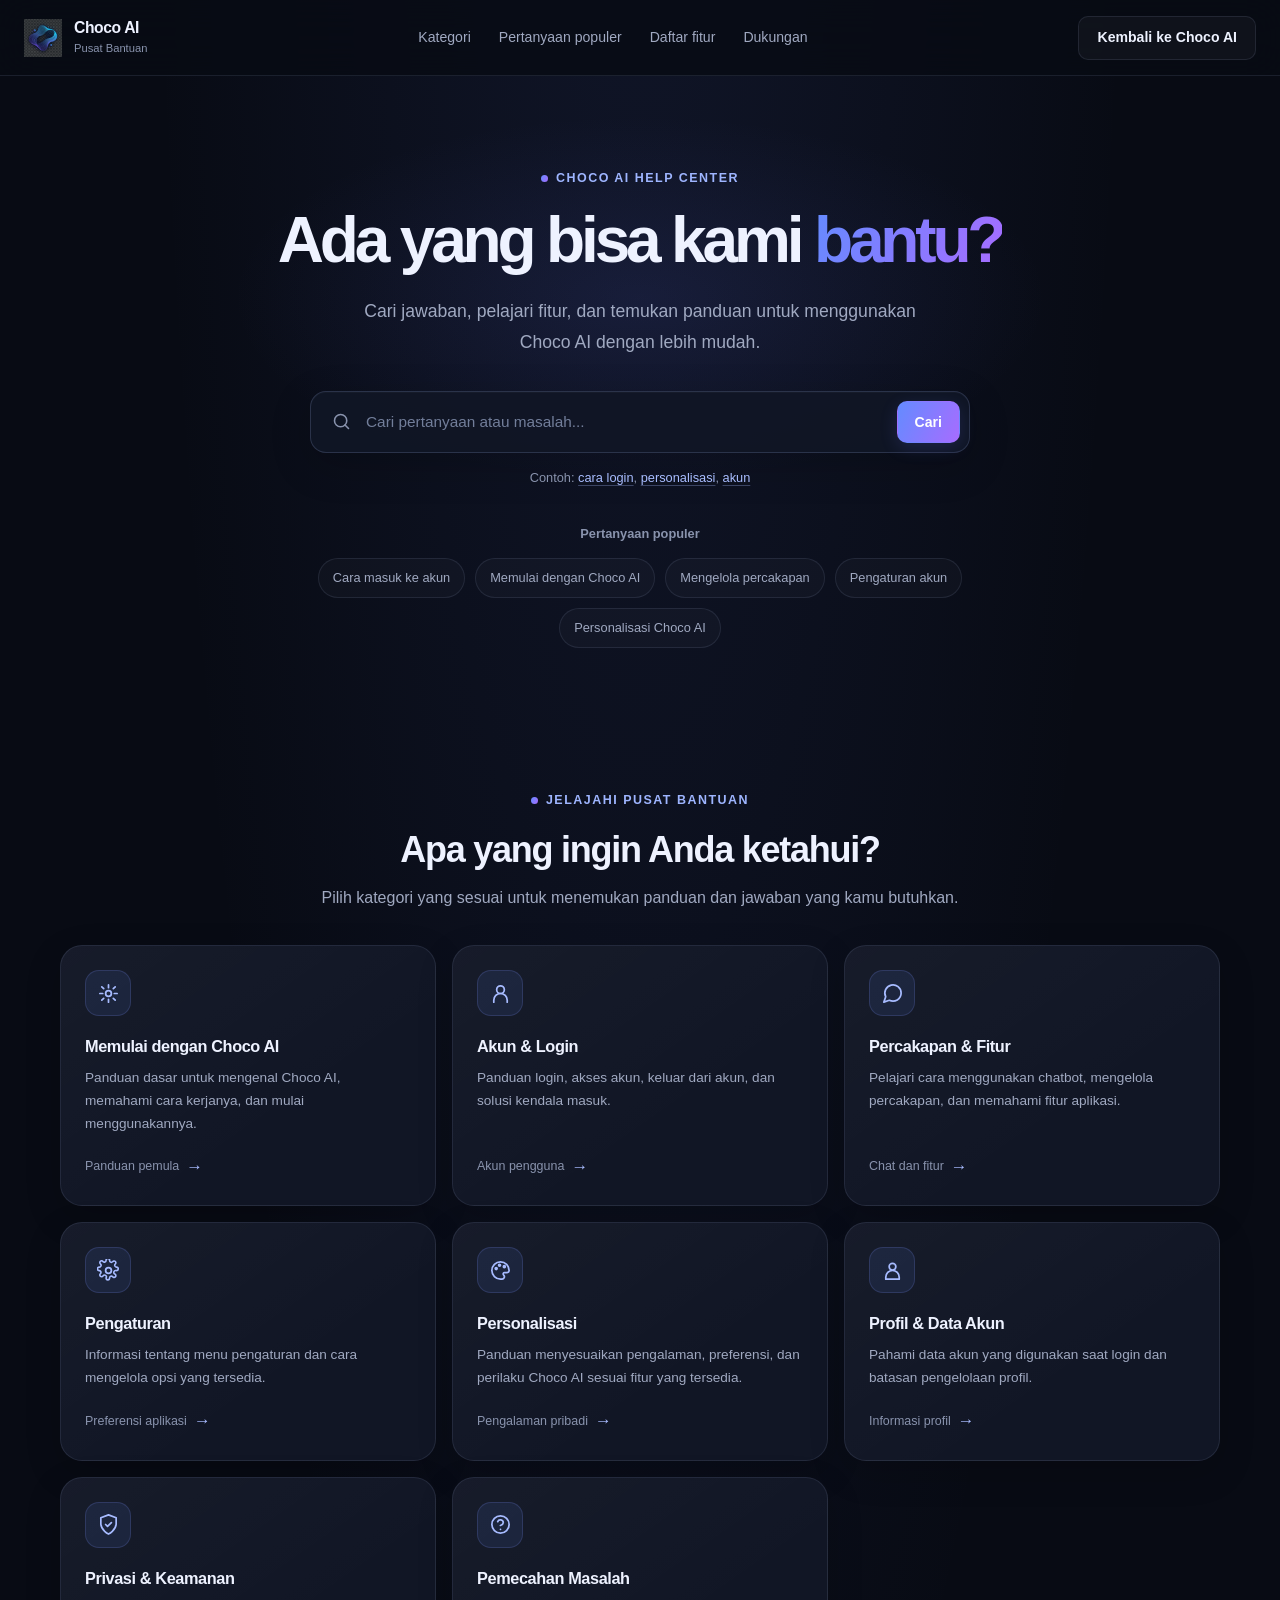
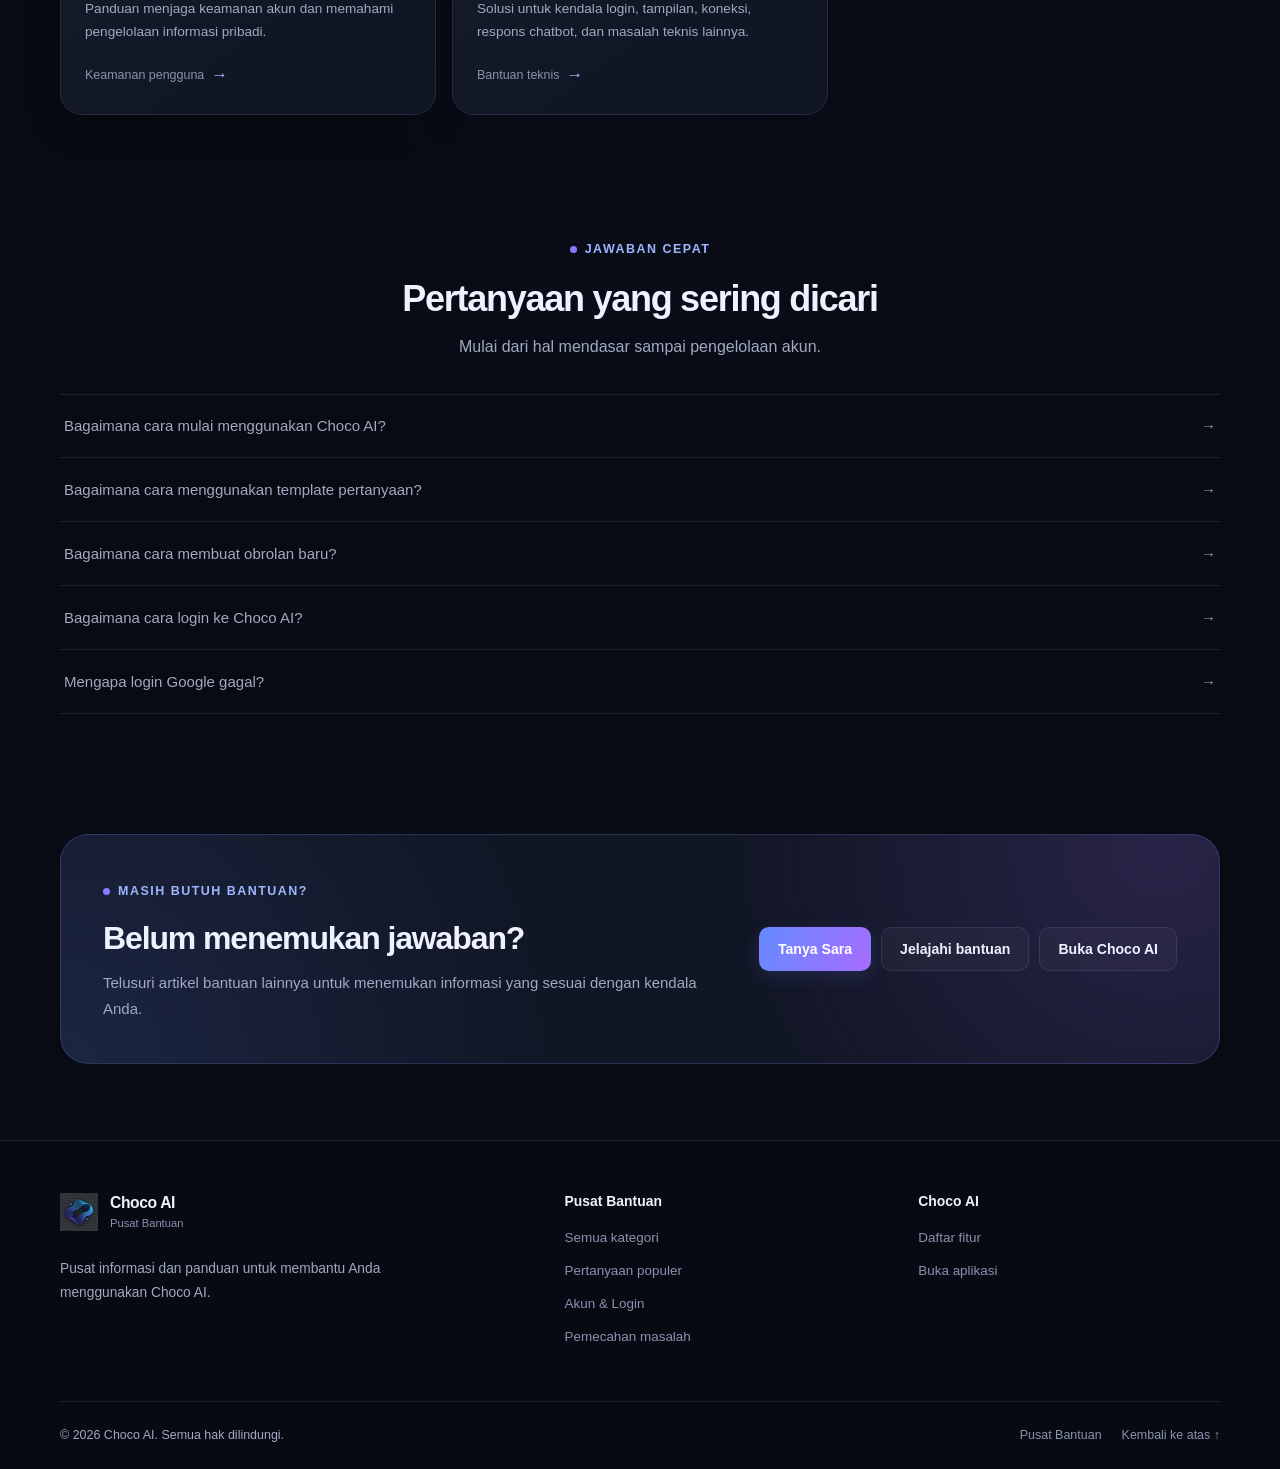
==== index.html @ c08e4b37 "Align homepage fallback questions with their actual articles" ====
<!DOCTYPE html>
<html lang="id">
<head>
  <meta charset="UTF-8">
  <meta name="viewport" content="width=device-width, initial-scale=1.0">
  <meta name="theme-color" content="#080b14">
  <meta name="description" content="Pusat Bantuan Choco AI. Temukan panduan akun, percakapan, pengaturan, personalisasi, profil, dan solusi masalah.">

  <title>Pusat Bantuan | Choco AI</title>

  <link rel="icon" type="image/svg+xml" href="assets/images/favicon.svg">
  <link rel="stylesheet" href="style.css">

  <meta property="og:title" content="Pusat Bantuan | Choco AI">
  <meta property="og:description" content="Temukan jawaban dan panduan penggunaan Choco AI.">
  <meta property="og:type" content="website">
</head>

<body id="top">
  <!-- HEADER -->
  <header class="site-header">
    <div class="header-inner">
      <a class="brand" href="index.html" aria-label="Choco AI Help Center">
        <img
          class="brand-logo"
          src="assets/images/choco-logo.svg"
          alt="Logo Choco AI"
          width="38"
          height="38"
        >

        <span class="brand-copy">
          <span class="brand-name">Choco AI</span>
          <span class="brand-caption">Pusat Bantuan</span>
        </span>
      </a>

      <nav class="header-nav" aria-label="Navigasi utama">
        <a href="#kategori">Kategori</a>
        <a href="#pertanyaan-populer">Pertanyaan populer</a><a href="features.html">Daftar fitur</a>
        <a href="#dukungan">Dukungan</a>
      </nav>

      <div class="header-actions">
        <a class="button button--secondary" href="https://choco-ai.netlify.app/">
          Kembali ke Choco AI
        </a>
      </div>
    </div>
  </header>

  <main>
    <!-- HERO -->
    <section class="hero">
      <div class="container">
        <div class="hero-content">
          <span class="eyebrow">CHOCO AI HELP CENTER</span>

          <h1>
            Ada yang bisa kami
            <span class="gradient-text">bantu?</span>
          </h1>

          <p class="hero-description">
            Cari jawaban, pelajari fitur, dan temukan panduan untuk
            menggunakan Choco AI dengan lebih mudah.
          </p>

          <!-- Pencarian akan diproses oleh script.js -->
          <form class="search-form" id="help-search-form" action="search.html" method="GET" role="search">
            <svg
              class="search-icon"
              xmlns="http://www.w3.org/2000/svg"
              width="24"
              height="24"
              viewBox="0 0 24 24"
              fill="none"
              stroke="currentColor"
              stroke-width="1.8"
              stroke-linecap="round"
              stroke-linejoin="round"
              aria-hidden="true"
            >
              <circle cx="11" cy="11" r="7"></circle>
              <path d="m20 20-4-4"></path>
            </svg>

            <label class="visually-hidden" for="help-search-input">
              Cari artikel bantuan
            </label>

            <input
              class="search-input"
              id="help-search-input"
              name="q"
              type="search"
              placeholder="Cari pertanyaan atau masalah..."
              autocomplete="off"
              required
            >

            <button class="button button--primary search-submit" type="submit">
              Cari
            </button>
          </form>

          <p class="search-hint">
            Contoh:
            <a href="article.html?id=login-choco-ai">cara login</a>,
            <a href="article.html?id=membuka-personalisasi">personalisasi</a>,
            <a href="search.html?q=akun">akun</a>
          </p><!-- Pertanyaan populer -->
          <div class="popular-questions" id="pertanyaan-populer">
            <p class="popular-label">Pertanyaan populer</p>

            <div class="popular-list" id="popular-questions-list">
              <a class="popular-link" href="search.html?q=login">
                Cara masuk ke akun
              </a>

              <a class="popular-link" href="search.html?q=memulai">
                Memulai dengan Choco AI
              </a>

              <a class="popular-link" href="search.html?q=percakapan">
                Mengelola percakapan
              </a>

              <a class="popular-link" href="article.html?id=membuka-pengaturan">
                Pengaturan akun
              </a>

              <a class="popular-link" href="search.html?q=personalisasi">
                Personalisasi Choco AI
              </a>
            </div>
          </div>
        </div>
      </div>
    </section>

    <!-- KATEGORI -->
    <section class="section" id="kategori">
      <div class="container">
        <div class="section-heading">
          <span class="eyebrow">JELAJAHI PUSAT BANTUAN</span>

          <h2>Apa yang ingin Anda ketahui?</h2>

          <p>
            Pilih kategori yang sesuai untuk menemukan panduan dan
            jawaban yang kamu butuhkan.
          </p>
        </div>

        <!--
          Kategori utama akan diisi dari data/categories.js
          oleh script.js. Jika JavaScript belum berjalan,
          tautan dasar di bawah tetap bisa digunakan.
        -->
        <div class="category-grid" id="category-grid">
          <a class="category-card" href="category.html?id=memulai">
            <span class="category-icon" aria-hidden="true">
              <svg xmlns="http://www.w3.org/2000/svg" viewBox="0 0 24 24" fill="none" stroke="currentColor" stroke-width="1.8" stroke-linecap="round" stroke-linejoin="round">
                <path d="M12 3v3"></path>
                <path d="M12 18v3"></path>
                <path d="m4.93 4.93 2.12 2.12"></path>
                <path d="m16.95 16.95 2.12 2.12"></path>
                <path d="M3 12h3"></path>
                <path d="M18 12h3"></path>
                <path d="m4.93 19.07 2.12-2.12"></path>
                <path d="m16.95 7.05 2.12-2.12"></path>
                <circle cx="12" cy="12" r="4"></circle>
              </svg>
            </span>

            <h3>Memulai dengan Choco AI</h3>
            <p>Kenali Choco AI dan pelajari cara menggunakan fitur dasarnya.</p>

            <span class="category-meta">
              Panduan pemula
              <span class="category-arrow" aria-hidden="true">→</span>
            </span>
          </a>

          <a class="category-card" href="category.html?id=akun">
            <span class="category-icon" aria-hidden="true">
              <svg xmlns="http://www.w3.org/2000/svg" viewBox="0 0 24 24" fill="none" stroke="currentColor" stroke-width="1.8" stroke-linecap="round" stroke-linejoin="round">
                <circle cx="12" cy="8" r="4"></circle>
                <path d="M5 21v-2a7 7 0 0 1 14 0v2"></path>
              </svg>
            </span>

            <h3>Akun &amp; Login</h3>
            <p>Pelajari login, akses akun, keluar dari akun, dan kendala masuk.</p>

            <span class="category-meta">
              Akun pengguna
              <span class="category-arrow" aria-hidden="true">→</span>
            </span>
          </a>

          <a class="category-card" href="category.html?id=percakapan">
            <span class="category-icon" aria-hidden="true">
              <svg xmlns="http://www.w3.org/2000/svg" viewBox="0 0 24 24" fill="none" stroke="currentColor" stroke-width="1.8" stroke-linecap="round" stroke-linejoin="round">
                <path d="M21 11.5a8.4 8.4 0 0 1-.9 3.8 8.5 8.5 0 0 1-7.6 4.7 8.4 8.4 0 0 1-3.8-.9L3 21l1.9-5.7a8.4 8.4 0 0 1-.9-3.8 8.5 8.5 0 0 1 4.7-7.6 8.4 8.4 0 0 1 3.8-.9h.5a8.5 8.5 0 0 1 8 8z"></path>
              </svg>
            </span>

            <h3>Percakapan &amp; Fitur</h3>
            <p>Temukan panduan menggunakan chatbot dan fitur yang tersedia.</p>

            <span class="category-meta">
              Chat dan fitur
              <span class="category-arrow" aria-hidden="true">→</span>
            </span>
          </a>

          <a class="category-card" href="category.html?id=pengaturan">
            <span class="category-icon" aria-hidden="true">
              <svg xmlns="http://www.w3.org/2000/svg" viewBox="0 0 24 24" fill="none" stroke="currentColor" stroke-width="1.8" stroke-linecap="round" stroke-linejoin="round">
                <path d="M12 8a4 4 0 1 0 0 8 4 4 0 0 0 0-8z"></path>
                <path d="m19.4 15 .1.1a2 2 0 1 1-2.8 2.8l-.1-.1a2 2 0 0 0-3.4 1.4v.3a2 2 0 1 1-4 0v-.2A2 2 0 0 0 5.8 17l-.1.1a2 2 0 1 1-2.8-2.8l.1-.1A2 2 0 0 0 1.6 11h-.2a2 2 0 1 1 0-4h.2A2 2 0 0 0 3 3.6l-.1-.1a2 2 0 1 1 2.8-2.8l.1.1A2 2 0 0 0 9.2-.6v-.2a2 2 0 1 1 4 0v.2A2 2 0 0 0 16.6 1l.1-.1a2 2 0 1 1 2.8 2.8l-.1.1A2 2 0 0 0 20.8 7h.2a2 2 0 1 1 0 4h-.2a2 2 0 0 0-1.4 4z" transform="translate(1 2) scale(.92)"></path>
              </svg>
            </span>

            <h3>Pengaturan</h3>
            <p>Pelajari opsi dan preferensi yang tersedia di menu pengaturan.</p>

            <span class="category-meta">
              Preferensi aplikasi
              <span class="category-arrow" aria-hidden="true">→</span>
            </span>
          </a>

          <a class="category-card" href="category.html?id=personalisasi">
            <span class="category-icon" aria-hidden="true">
              <svg xmlns="http://www.w3.org/2000/svg" viewBox="0 0 24 24" fill="none" stroke="currentColor" stroke-width="1.8" stroke-linecap="round" stroke-linejoin="round">
                <path d="M12 3a9 9 0 1 0 0 18h1.5a2.5 2.5 0 0 0 1.8-4.3 1.5 1.5 0 0 1 1.1-2.6H19a2 2 0 0 0 2-2A9 9 0 0 0 12 3z"></path>
                <circle cx="7.5" cy="10" r="1"></circle>
                <circle cx="11" cy="6.5" r="1"></circle>
                <circle cx="16" cy="8" r="1"></circle>
              </svg>
            </span>

            <h3>Personalisasi</h3>
            <p>Kenali pilihan untuk menyesuaikan pengalaman penggunaan.</p>

            <span class="category-meta">
              Pengalaman pribadi
              <span class="category-arrow" aria-hidden="true">→</span>
            </span>
          </a>

          <a class="category-card" href="category.html?id=profil">
            <span class="category-icon" aria-hidden="true">
              <svg xmlns="http://www.w3.org/2000/svg" viewBox="0 0 24 24" fill="none" stroke="currentColor" stroke-width="1.8" stroke-linecap="round" stroke-linejoin="round">
                <circle cx="12" cy="8" r="3.5"></circle>
                <path d="M5 21v-2a7 7 0 0 1 14 0v2z"></path>
              </svg>
            </span>

            <h3>Profil</h3>
            <p>Pahami data yang digunakan saat login dan batasan pengelolaan profil.</p>

            <span class="category-meta">
              Informasi profil
              <span class="category-arrow" aria-hidden="true">→</span>
            </span>
          </a>

          <a class="category-card" href="category.html?id=privasi">
            <span class="category-icon" aria-hidden="true">
              <svg xmlns="http://www.w3.org/2000/svg" viewBox="0 0 24 24" fill="none" stroke="currentColor" stroke-width="1.8" stroke-linecap="round" stroke-linejoin="round">
                <rect x="4" y="10" width="16" height="11" rx="2"></rect>
                <path d="M8 10V7a4 4 0 0 1 8 0v3"></path>
                <path d="M12 14v3"></path>
              </svg>
            </span>

            <h3>Privasi &amp; Keamanan</h3>
            <p>Pahami keamanan akun dan pengelolaan informasi pribadi.</p>

            <span class="category-meta">
              Keamanan pengguna
              <span class="category-arrow" aria-hidden="true">→</span>
            </span>
          </a>

          <a class="category-card" href="category.html?id=pemecahan-masalah">
            <span class="category-icon" aria-hidden="true">
              <svg xmlns="http://www.w3.org/2000/svg" viewBox="0 0 24 24" fill="none" stroke="currentColor" stroke-width="1.8" stroke-linecap="round" stroke-linejoin="round">
                <circle cx="12" cy="12" r="9"></circle>
                <path d="M9.1 9a3 3 0 0 1 5.8 1c0 2-3 3-3 3"></path>
                <path d="M12 17h.01"></path>
              </svg>
            </span>

            <h3>Pemecahan Masalah</h3>
            <p>Cari solusi untuk kendala teknis dan masalah penggunaan.</p>

            <span class="category-meta">
              Bantuan teknis
              <span class="category-arrow" aria-hidden="true">→</span>
            </span>
          </a>
        </div>
      </div>
    </section>

    <!-- PERTANYAAN YANG SERING DICARI -->
    <section class="section section--compact" id="pertanyaan-sering-dicari">
      <div class="container">
        <div class="section-heading">
          <span class="eyebrow">JAWABAN CEPAT</span>

          <h2>Pertanyaan yang sering dicari</h2>

          <p>
            Mulai dari hal mendasar sampai pengelolaan akun.
          </p>
        </div>

        <div class="article-list" id="featured-articles">
          <a class="article-link" href="article.html?id=cara-mulai-chat">
            <span class="article-link-title">
              <svg xmlns="http://www.w3.org/2000/svg" viewBox="0 0 24 24" fill="none" stroke="currentColor" stroke-width="1.8" stroke-linecap="round" stroke-linejoin="round" aria-hidden="true">
                <circle cx="12" cy="12" r="9"></circle>
                <path d="M12 8v8M8 12h8"></path>
              </svg>
              Bagaimana cara mulai menggunakan Choco AI?
            </span>
            <span class="article-link-arrow" aria-hidden="true">→</span>
          </a>

          <a class="article-link" href="article.html?id=login-choco-ai">
            <span class="article-link-title">
              <svg xmlns="http://www.w3.org/2000/svg" viewBox="0 0 24 24" fill="none" stroke="currentColor" stroke-width="1.8" stroke-linecap="round" stroke-linejoin="round" aria-hidden="true">
                <path d="M10 17l5-5-5-5"></path>
                <path d="M15 12H3"></path>
                <path d="M12 3h6a3 3 0 0 1 3 3v12a3 3 0 0 1-3 3h-6"></path>
              </svg>
              Bagaimana cara login ke Choco AI?
            </span>
            <span class="article-link-arrow" aria-hidden="true">→</span>
          </a>

          <a class="article-link" href="article.html?id=membuka-personalisasi">
            <span class="article-link-title">
              <svg xmlns="http://www.w3.org/2000/svg" viewBox="0 0 24 24" fill="none" stroke="currentColor" stroke-width="1.8" stroke-linecap="round" stroke-linejoin="round" aria-hidden="true">
                <path d="M12 3a9 9 0 1 0 0 18h1.5a2.5 2.5 0 0 0 1.8-4.3 1.5 1.5 0 0 1 1.1-2.6H19a2 2 0 0 0 2-2A9 9 0 0 0 12 3z"></path>
              </svg>
              Bagaimana cara membuka menu Personalisasi?
            </span>
            <span class="article-link-arrow" aria-hidden="true">→</span>
          </a>

          <a class="article-link" href="article.html?id=membuka-pengaturan">
            <span class="article-link-title">
              <svg xmlns="http://www.w3.org/2000/svg" viewBox="0 0 24 24" fill="none" stroke="currentColor" stroke-width="1.8" stroke-linecap="round" stroke-linejoin="round" aria-hidden="true">
                <circle cx="12" cy="12" r="3"></circle>
                <path d="m19.4 15 .1.1a2 2 0 1 1-2.8 2.8l-.1-.1a2 2 0 0 0-3.4 1.4v.3a2 2 0 1 1-4 0v-.2A2 2 0 0 0 5.8 17l-.1.1a2 2 0 1 1-2.8-2.8l.1-.1A2 2 0 0 0 1.6 11h-.2a2 2 0 1 1 0-4h.2A2 2 0 0 0 3 3.6l-.1-.1a2 2 0 1 1 2.8-2.8l.1.1A2 2 0 0 0 9.2-.6v-.2a2 2 0 1 1 4 0v.2A2 2 0 0 0 16.6 1l.1-.1a2 2 0 1 1 2.8 2.8l-.1.1A2 2 0 0 0 20.8 7h.2a2 2 0 1 1 0 4h-.2a2 2 0 0 0-1.4 4z" transform="translate(1 2) scale(.92)"></path>
              </svg>
              Bagaimana cara membuka menu Pengaturan?
            </span>
            <span class="article-link-arrow" aria-hidden="true">→</span>
          </a>

          <a class="article-link" href="article.html?id=halaman-tidak-merespons">
            <span class="article-link-title">
              <svg xmlns="http://www.w3.org/2000/svg" viewBox="0 0 24 24" fill="none" stroke="currentColor" stroke-width="1.8" stroke-linecap="round" stroke-linejoin="round" aria-hidden="true">
                <circle cx="12" cy="12" r="9"></circle>
                <path d="M12 8v4"></path>
                <path d="M12 16h.01"></path>
              </svg>
              Apa yang harus dilakukan jika halaman tidak merespons?
            </span>
            <span class="article-link-arrow" aria-hidden="true">→</span>
          </a>
        </div>
      </div>
    </section>

    <!-- DUKUNGAN -->
    <section class="section" id="dukungan">
      <div class="container">
        <div class="support-panel">
          <div class="support-content">
            <span class="eyebrow">MASIH BUTUH BANTUAN?</span>

            <h2>Belum menemukan jawaban?</h2>

            <p>
              Telusuri artikel bantuan lainnya untuk menemukan informasi
              yang sesuai dengan kendala Anda.
            </p>
          </div>

          <div class="support-actions">
            <a class="button button--primary" href="bot.html">
              Tanya Sara
            </a>

            <a class="button button--secondary" href="search.html?q=">
              Jelajahi bantuan
            </a>

            <a class="button button--secondary" href="https://choco-ai.netlify.app/">
              Buka Choco AI
            </a>
          </div>
        </div>
      </div>
    </section>
  </main>

  <!-- FOOTER -->
  <footer class="site-footer">
    <div class="container">
      <div class="footer-main">
        <div class="footer-brand">
          <a class="brand" href="index.html">
            <img
              class="brand-logo"
              src="assets/images/choco-logo.svg"
              alt=""
              width="38"
              height="38"
            >

            <span class="brand-copy">
              <span class="brand-name">Choco AI</span>
              <span class="brand-caption">Pusat Bantuan</span>
            </span>
          </a>

          <p>
            Pusat informasi dan panduan untuk membantu Anda menggunakan
            Choco AI.
          </p>
        </div>

        <div class="footer-column">
          <h3>Pusat Bantuan</h3>

          <div class="footer-links">
            <a href="#kategori">Semua kategori</a>
            <a href="#pertanyaan-populer">Pertanyaan populer</a>
            <a href="search.html?q=akun">Akun &amp; Login</a>
            <a href="search.html?q=pemecahan+masalah">Pemecahan masalah</a>
          </div>
        </div>

        <div class="footer-column">
          <h3>Choco AI</h3>

          <div class="footer-links">
            <a href="features.html">Daftar fitur</a>
            <a href="https://choco-ai.netlify.app/" target="_blank" rel="noopener noreferrer">Buka aplikasi</a>
          </div>
        </div>
      </div>

      <div class="footer-bottom">
        <p>
          &copy; <span id="current-year">2026</span> Choco AI. Semua hak dilindungi.
        </p>

        <div class="footer-bottom-links">
          <a href="index.html">Pusat Bantuan</a>
          <a href="#top" id="back-to-top">Kembali ke atas ↑</a>
        </div>
      </div>
    </div>
  </footer>

  <script src="data/categories.js?v=20261017-2"></script>
  <script src="data/articles.js?v=20261017-6"></script>
  <script src="script.js?v=20261017-1"></script>

  
</body>
</html>
---- style.css ----
/* =========================================================
   CHOCO AI HELP CENTER
   File: style.css
   Theme: Dark Navy + Blue/Purple Gradient
   ========================================================= */

/* ---------- 1. DESIGN TOKENS ---------- */

:root {
    color-scheme: dark;
  
    --bg: #080b14;
    --bg-soft: #0a0e19;
    --sidebar: #0c101c;
    --surface: #111625;
    --surface-hover: #171e30;
    --surface-glass: rgba(17, 22, 37, 0.82);
  
    --text: #eef2ff;
    --text-secondary: #a0a9c1;
    --text-muted: #8993ad;
  
    --accent: #638cff;
    --accent-hover: #7b9cff;
    --purple: #a16bff;
    --gradient: linear-gradient(115deg, #648bff, #a76cff);
  
    --border: rgba(164, 178, 220, 0.12);
    --border-hover: rgba(124, 151, 255, 0.42);
    --focus-ring: rgba(99, 140, 255, 0.3);
  
    --success: #6edbb0;
    --warning: #f2c879;
    --danger: #ff858f;
  
    --radius-sm: 10px;
    --radius-md: 16px;
    --radius-lg: 22px;
    --radius-xl: 28px;
    --radius-pill: 999px;
  
    --container: 1160px;
    --header-height: 76px;
  
    --shadow-card: 0 12px 36px rgba(0, 0, 0, 0.16);
    --shadow-floating: 0 24px 70px rgba(0, 0, 0, 0.28);
  
    --transition: 180ms ease;
  }
  
  /* ---------- 2. RESET ---------- */
  
  * {
    box-sizing: border-box;
  }
  
  html {
    min-width: 320px;
    scroll-behavior: smooth;
    scroll-padding-top: 100px;
  }
  
  body {
    margin: 0;
    min-height: 100vh;
    overflow-x: hidden;
    background:
      radial-gradient(
        ellipse at 50% -20%,
        rgba(83, 105, 205, 0.12),
        transparent 55%
      ),
      var(--bg);
    color: var(--text);
    font-family:
      Inter,
      -apple-system,
      BlinkMacSystemFont,
      "Segoe UI",
      sans-serif;
    font-size: 15px;
    line-height: 1.7;
    -webkit-font-smoothing: antialiased;
    text-rendering: optimizeLegibility;
  }
  
  body,
  button,
  input,
  textarea,
  select {
    font-family:
      Inter,
      -apple-system,
      BlinkMacSystemFont,
      "Segoe UI",
      sans-serif;
  }
  
  button,
  input,
  textarea,
  select {
    font-size: inherit;
  }
  
  button,
  a,
  input,
  textarea,
  select {
    -webkit-tap-highlight-color: transparent;
  }
  
  button {
    color: inherit;
  }
  
  a {
    color: inherit;
    text-decoration: none;
  }
  
  button,
  a {
    touch-action: manipulation;
  }
  
  img,
  svg {
    display: block;
    max-width: 100%;
  }
  
  img {
    height: auto;
  }
  
  h1,
  h2,
  h3,
  h4,
  p {
    margin-top: 0;
  }
  
  h1,
  h2,
  h3,
  h4 {
    color: var(--text);
    line-height: 1.25;
    letter-spacing: -0.035em;
  }
  
  p {
    color: var(--text-secondary);
  }
  
  ::selection {
    color: #fff;
    background: rgba(99, 140, 255, 0.4);
  }
  
  :focus-visible {
    outline: 3px solid var(--accent);
    outline-offset: 4px;
  }
  
  [hidden] {
    display: none !important;
  }
  
  /* ---------- 3. GLOBAL LAYOUT ---------- */
  
  .container {
    width: min(var(--container), calc(100% - 48px));
    margin-inline: auto;
  }
  
  .section {
    padding-block: 76px;
  }
  
  .section--compact {
    padding-block: 44px;
  }
  
  .section-heading {
    max-width: 700px;
    margin: 0 auto 34px;
    text-align: center;
  }
  
  .section-heading h2 {
    margin-bottom: 12px;
    font-size: clamp(1.65rem, 3vw, 2.25rem);
    font-weight: 720;
  }
  
  .section-heading p {
    margin-bottom: 0;
    font-size: 1rem;
  }
  
  .eyebrow {
    display: inline-flex;
    align-items: center;
    gap: 8px;
    margin-bottom: 16px;
    color: #9eb5ff;
    font-size: 0.78rem;
    font-weight: 750;
    letter-spacing: 0.12em;
    text-transform: uppercase;
  }
  
  .eyebrow::before {
    width: 7px;
    height: 7px;
    border-radius: 50%;
    background: var(--gradient);
    content: "";
  }
  
  .gradient-text {
    color: transparent;
    background: var(--gradient);
    background-clip: text;
    -webkit-background-clip: text;
  }
  
  /* ---------- 4. HEADER ---------- */
  
  .site-header {
    position: sticky;
    z-index: 100;
    top: 0;
    height: var(--header-height);
    border-bottom: 1px solid var(--border);
    background: rgba(8, 11, 20, 0.82);
    backdrop-filter: blur(20px);
    -webkit-backdrop-filter: blur(20px);
  }
  
  .header-inner {
    display: flex;
    width: min(1280px, calc(100% - 48px));
    height: 100%;
    align-items: center;
    justify-content: space-between;
    gap: 24px;
    margin-inline: auto;
  }
  
  .brand {
    display: inline-flex;
    min-width: 0;
    align-items: center;
    gap: 12px;
    color: var(--text);
    font-size: 1rem;
    font-weight: 750;
    letter-spacing: -0.025em;
  }
  
  .brand-logo {
    width: 38px;
    height: 38px;
    flex: 0 0 auto;
    object-fit: contain;
  }
  
  .brand-copy {
    display: flex;
    min-width: 0;
    flex-direction: column;
    line-height: 1.2;
  }
  
  .brand-name {
    font-size: 0.98rem;
  }
  
  .brand-caption {
    margin-top: 4px;
    color: var(--text-muted);
    font-size: 0.7rem;
    font-weight: 500;
    letter-spacing: 0;
  }
  
  .header-nav {
    display: flex;
    align-items: center;
    gap: 28px;
  }
  
  .header-nav a {
    color: var(--text-secondary);
    font-size: 0.88rem;
    transition: color var(--transition);
  }
  
  .header-nav a:hover,
  .header-nav a[aria-current="page"] {
    color: var(--text);
  }
  
  .header-actions {
    display: flex;
    align-items: center;
    gap: 12px;
  }
  
  /* ---------- 5. BUTTONS ---------- */
  
  .button {
    display: inline-flex;
    min-height: 44px;
    align-items: center;
    justify-content: center;
    gap: 9px;
    padding: 10px 18px;
    border: 1px solid transparent;
    border-radius: var(--radius-sm);
    cursor: pointer;
    font-size: 0.88rem;
    font-weight: 650;
    line-height: 1.3;
    text-align: center;
    transition:
      background var(--transition),
      border-color var(--transition),
      transform var(--transition),
      box-shadow var(--transition);
  }
  
  .button:hover {
    transform: translateY(-1px);
  }
  
  .button:active {
    transform: translateY(0);
  }
  
  .button--primary {
    color: #fff;
    background: var(--gradient);
    box-shadow: 0 5px 18px rgba(105, 118, 255, 0.16);
  }
  
  .button--primary:hover {
    box-shadow: 0 8px 25px rgba(105, 118, 255, 0.28);
  }
  
  .button--secondary {
    border-color: var(--border);
    background: rgba(255, 255, 255, 0.035);
    color: var(--text);
  }
  
  .button--secondary:hover {
    border-color: var(--border-hover);
    background: rgba(255, 255, 255, 0.065);
  }
  
  .button--text {
    min-height: auto;
    padding: 5px 0;
    border: 0;
    background: transparent;
    color: #a9bdff;
  }
  
  .button--text:hover {
    color: #d2dcff;
  }
  
  /* ---------- 6. HERO ---------- */
  
  .hero {
    position: relative;
    padding: 88px 0 62px;
    isolation: isolate;
  }
  
  .hero::before {
    position: absolute;
    z-index: -1;
    top: 5%;
    left: 50%;
    width: min(850px, 100%);
    height: 380px;
    border-radius: 50%;
    background: radial-gradient(
      ellipse,
      rgba(92, 105, 220, 0.12),
      transparent 68%
    );
    content: "";
    pointer-events: none;
    transform: translateX(-50%);
  }
  
  .hero-content {
    position: relative;
    width: min(800px, 100%);
    margin-inline: auto;
    text-align: center;
  }
  
  .hero h1 {
    max-width: 760px;
    margin: 0 auto 20px;
    font-size: clamp(2.25rem, 5.4vw, 4rem);
    font-weight: 780;
    letter-spacing: -0.065em;
    line-height: 1.1;
  }
  
  .hero-description {
    max-width: 590px;
    margin: 0 auto 32px;
    color: var(--text-secondary);
    font-size: clamp(0.98rem, 2vw, 1.1rem);
    line-height: 1.8;
  }
  
  /* ---------- 7. SEARCH ---------- */
  
  .search-form {
    display: flex;
    width: min(660px, 100%);
    min-height: 62px;
    align-items: center;
    gap: 12px;
    margin: 0 auto;
    padding: 8px 9px 8px 20px;
    border: 1px solid rgba(152, 169, 222, 0.2);
    border-radius: var(--radius-md);
    background: rgba(17, 22, 37, 0.92);
    box-shadow:
      0 12px 40px rgba(0, 0, 0, 0.18),
      inset 0 1px 0 rgba(255, 255, 255, 0.025);
    transition:
      border-color var(--transition),
      box-shadow var(--transition);
  }
  
  .search-form:focus-within {
    border-color: rgba(99, 140, 255, 0.65);
    box-shadow:
      0 0 0 4px var(--focus-ring),
      0 12px 40px rgba(0, 0, 0, 0.18);
  }
  
  .search-icon {
    width: 21px;
    height: 21px;
    flex: 0 0 auto;
    color: var(--text-muted);
  }
  
  .search-input {
    width: 100%;
    min-width: 0;
    height: 42px;
    border: 0;
    outline: 0;
    background: transparent;
    color: var(--text);
    font-size: 0.96rem;
  }
  
  .search-input::placeholder {
    color: #727e9a;
  }
  
  .search-input:focus-visible {
    outline: none;
  }
  
  .search-submit {
    min-height: 42px;
    flex: 0 0 auto;
    padding-inline: 17px;
  }
  
  .search-hint {
    margin: 14px 0 0;
    color: var(--text-muted);
    font-size: 0.8rem;
  }
  
  .search-hint a {
    color: #a9bdff;
    text-decoration: underline;
    text-decoration-color: rgba(169, 189, 255, 0.3);
    text-underline-offset: 3px;
  }
  
  /* ---------- 8. POPULAR QUESTIONS ---------- */
  
  .popular-questions {
    margin-top: 34px;
  }
  
  .popular-label {
    margin-bottom: 14px;
    color: var(--text-muted);
    font-size: 0.8rem;
    font-weight: 650;
  }
  
  .popular-list {
    display: flex;
    flex-wrap: wrap;
    justify-content: center;
    gap: 10px;
  }
  
  .popular-link {
    display: inline-flex;
    min-height: 38px;
    align-items: center;
    padding: 8px 14px;
    border: 1px solid var(--border);
    border-radius: var(--radius-pill);
    background: rgba(255, 255, 255, 0.025);
    color: var(--text-secondary);
    font-size: 0.8rem;
    transition:
      border-color var(--transition),
      background var(--transition),
      color var(--transition);
  }
  
  .popular-link:hover {
    border-color: var(--border-hover);
    background: rgba(99, 140, 255, 0.08);
    color: var(--text);
  }
  
  /* ---------- 9. CATEGORY GRID ---------- */
  
  .category-grid {
    display: grid;
    grid-template-columns: repeat(3, minmax(0, 1fr));
    gap: 16px;
  }
  
  .category-card {
    position: relative;
    display: flex;
    min-height: 205px;
    flex-direction: column;
    align-items: flex-start;
    padding: 24px;
    overflow: hidden;
    border: 1px solid var(--border);
    border-radius: var(--radius-lg);
    background:
      linear-gradient(
        145deg,
        rgba(255, 255, 255, 0.025),
        transparent 65%
      ),
      var(--surface);
    box-shadow: var(--shadow-card);
    transition:
      border-color var(--transition),
      background var(--transition),
      transform var(--transition);
  }
  
  .category-card:hover {
    transform: translateY(-3px);
    border-color: var(--border-hover);
    background-color: var(--surface-hover);
  }
  
  .category-icon {
    display: grid;
    width: 46px;
    height: 46px;
    flex: 0 0 auto;
    place-items: center;
    margin-bottom: 20px;
    border: 1px solid rgba(126, 149, 255, 0.18);
    border-radius: 14px;
    background: rgba(99, 140, 255, 0.1);
    color: #a7bbff;
  }
  
  .category-icon svg {
    width: 23px;
    height: 23px;
  }
  
  .category-card h3 {
    margin-bottom: 9px;
    font-size: 1.02rem;
    font-weight: 700;
    letter-spacing: -0.025em;
  }
  
  .category-card p {
    margin-bottom: 18px;
    font-size: 0.85rem;
    line-height: 1.7;
  }
  
  .category-meta {
    display: flex;
    align-items: center;
    gap: 7px;
    margin-top: auto;
    color: var(--text-muted);
    font-size: 0.78rem;
  }
  
  .category-arrow {
    margin-left: auto;
    color: #a8bbff;
    font-size: 1.05rem;
    transition: transform var(--transition);
  }
  
  .category-card:hover .category-arrow {
    transform: translateX(4px);
  }
  
  /* ---------- 10. ARTICLE LISTS ---------- */
  
  .article-list {
    display: flex;
    flex-direction: column;
    gap: 0;
  }
  
  .article-link {
    display: flex;
    min-height: 64px;
    align-items: center;
    justify-content: space-between;
    gap: 20px;
    padding: 16px 4px;
    border-bottom: 1px solid var(--border);
    color: var(--text-secondary);
    transition: color var(--transition);
  }
  
  .article-link:first-child {
    border-top: 1px solid var(--border);
  }
  
  .article-link:hover {
    color: var(--text);
  }
  
  .article-link-title {
    display: flex;
    align-items: center;
    gap: 12px;
  }
  
  .article-link-title svg {
    width: 19px;
    height: 19px;
    flex: 0 0 auto;
    color: #94aaff;
  }
  
  .article-link-arrow {
    flex: 0 0 auto;
    color: var(--text-muted);
    transition:
      color var(--transition),
      transform var(--transition);
  }
  
  .article-link:hover .article-link-arrow {
    color: var(--accent);
    transform: translateX(3px);
  }
  
  /* ---------- 11. SUPPORT PANEL ---------- */
  
  .support-panel {
    position: relative;
    display: flex;
    align-items: center;
    justify-content: space-between;
    gap: 28px;
    padding: clamp(26px, 5vw, 42px);
    overflow: hidden;
    border: 1px solid rgba(135, 150, 255, 0.2);
    border-radius: var(--radius-xl);
    background:
      radial-gradient(
        circle at 95% 5%,
        rgba(161, 107, 255, 0.16),
        transparent 38%
      ),
      radial-gradient(
        circle at 0% 100%,
        rgba(99, 140, 255, 0.13),
        transparent 42%
      ),
      var(--surface);
  }
  
  .support-content {
    max-width: 610px;
  }
  
  .support-content h2 {
    margin-bottom: 12px;
    font-size: clamp(1.45rem, 3vw, 2rem);
  }
  
  .support-content p {
    margin-bottom: 0;
  }
  
  .support-actions {
    display: flex;
    flex: 0 0 auto;
    flex-wrap: wrap;
    gap: 10px;
  }
  
  /* ---------- 12. BREADCRUMBS ---------- */
  
  .breadcrumbs {
    display: flex;
    flex-wrap: wrap;
    align-items: center;
    gap: 9px;
    margin: 28px 0;
    color: var(--text-muted);
    font-size: 0.82rem;
  }
  
  .breadcrumbs a {
    transition: color var(--transition);
  }
  
  .breadcrumbs a:hover {
    color: var(--text);
  }
  
  .breadcrumb-separator {
    color: #56617b;
  }
  
  .breadcrumb-current {
    color: var(--text-secondary);
  }
  
  /* ---------- 13. PAGE INTRO ---------- */
  
  .page-intro {
    padding: 44px 0 34px;
  }
  
  .page-intro h1 {
    margin-bottom: 14px;
    font-size: clamp(2rem, 4vw, 3rem);
    font-weight: 760;
  }
  
  .page-intro p {
    max-width: 690px;
    margin-bottom: 0;
    font-size: 1rem;
  }
  
  .page-intro .search-form {
    margin: 26px 0 0;
  }
  
  /* ---------- 14. CATEGORY PAGE ---------- */
  
  .category-layout {
    display: grid;
    grid-template-columns: minmax(0, 1fr) 280px;
    align-items: start;
    gap: 40px;
    padding-bottom: 80px;
  }
  
  .category-main {
    min-width: 0;
  }
  
  .category-sidebar {
    position: sticky;
    top: calc(var(--header-height) + 24px);
    padding: 22px;
    border: 1px solid var(--border);
    border-radius: var(--radius-md);
    background: var(--surface);
  }
  
  .category-sidebar h3 {
    margin-bottom: 15px;
    font-size: 0.94rem;
  }
  
  .sidebar-links {
    display: flex;
    flex-direction: column;
    gap: 5px;
  }
  
  .sidebar-links a {
    padding: 8px 10px;
    border-radius: var(--radius-sm);
    color: var(--text-secondary);
    font-size: 0.84rem;
    transition:
      color var(--transition),
      background var(--transition);
  }
  
  .sidebar-links a:hover,
  .sidebar-links a[aria-current="page"] {
    background: rgba(99, 140, 255, 0.09);
    color: var(--text);
  }
  
  .article-group {
    margin-bottom: 38px;
  }
  
  .article-group h2 {
    margin-bottom: 18px;
    font-size: 1.25rem;
  }
  
  /* ---------- 15. ARTICLE PAGE ---------- */
  
  .article-layout {
    display: grid;
    grid-template-columns: minmax(0, 760px) 240px;
    justify-content: center;
    align-items: start;
    gap: 56px;
    padding-bottom: 80px;
  }
  
  .article-content {
    min-width: 0;
  }
  
  .article-header {
    padding-bottom: 28px;
    border-bottom: 1px solid var(--border);
  }
  
  .article-header h1 {
    margin-bottom: 18px;
    font-size: clamp(2rem, 4.5vw, 3.1rem);
    font-weight: 760;
    line-height: 1.17;
  }
  
  .article-description {
    margin-bottom: 18px;
    font-size: 1.05rem;
    line-height: 1.8;
  }
  
  .article-meta {
    display: flex;
    flex-wrap: wrap;
    align-items: center;
    gap: 12px;
    color: var(--text-muted);
    font-size: 0.8rem;
  }
  
  .article-body {
    padding-top: 28px;
    color: var(--text-secondary);
    overflow-wrap: anywhere;
  }
  
  .article-body h2 {
    margin: 36px 0 14px;
    font-size: 1.55rem;
  }
  
  .article-body h3 {
    margin: 28px 0 12px;
    font-size: 1.2rem;
  }
  
  .article-body p {
    margin-bottom: 18px;
  }
  
  .article-body ul,
  .article-body ol {
    padding-left: 24px;
    margin: 0 0 22px;
  }
  
  .article-body li {
    padding-left: 4px;
    margin-bottom: 9px;
  }
  
  .article-body a {
    color: #a9bdff;
    text-decoration: underline;
    text-decoration-color: rgba(169, 189, 255, 0.35);
    text-underline-offset: 3px;
  }
  
  .article-body a:hover {
    color: #d0dbff;
  }
  
  .article-body strong {
    color: var(--text);
  }
  
  .article-body blockquote {
    margin: 24px 0;
    padding: 18px 20px;
    border-left: 3px solid var(--accent);
    border-radius: 0 var(--radius-sm) var(--radius-sm) 0;
    background: rgba(99, 140, 255, 0.07);
  }
  
  .article-body blockquote p:last-child {
    margin-bottom: 0;
  }
  
  .article-body code {
    padding: 3px 6px;
    border: 1px solid var(--border);
    border-radius: 6px;
    background: rgba(255, 255, 255, 0.045);
    color: #c2d0ff;
    font-size: 0.88em;
  }
  
  .article-body pre {
    padding: 18px;
    overflow-x: auto;
    border: 1px solid var(--border);
    border-radius: var(--radius-md);
    background: #070a12;
  }
  
  .article-body pre code {
    padding: 0;
    border: 0;
    background: transparent;
  }
  
  .article-toc {
    position: sticky;
    top: calc(var(--header-height) + 24px);
    padding: 18px 0 18px 18px;
    border-left: 1px solid var(--border);
  }
  
  .article-toc h3 {
    margin-bottom: 15px;
    font-size: 0.85rem;
  }
  
  .article-toc a {
    display: block;
    padding: 7px 0;
    color: var(--text-muted);
    font-size: 0.8rem;
    line-height: 1.55;
    transition: color var(--transition);
  }
  
  .article-toc a:hover {
    color: var(--text);
  }
  
  .article-feedback {
    margin-top: 44px;
    padding: 24px;
    border: 1px solid var(--border);
    border-radius: var(--radius-md);
    background: var(--surface);
    text-align: center;
  }
  
  .article-feedback h3 {
    margin-bottom: 7px;
    font-size: 1rem;
  }
  
  .article-feedback p {
    margin-bottom: 18px;
    font-size: 0.86rem;
  }
  
  .feedback-actions {
    display: flex;
    flex-wrap: wrap;
    justify-content: center;
    gap: 10px;
  }
  
  .feedback-button {
    min-width: 110px;
    min-height: 40px;
    padding: 8px 14px;
    border: 1px solid var(--border);
    border-radius: var(--radius-sm);
    background: rgba(255, 255, 255, 0.025);
    color: var(--text-secondary);
    cursor: pointer;
    transition:
      border-color var(--transition),
      background var(--transition),
      color var(--transition);
  }
  
  .feedback-button:hover,
  .feedback-button[aria-pressed="true"] {
    border-color: var(--border-hover);
    background: rgba(99, 140, 255, 0.1);
    color: var(--text);
  }
  
  .feedback-message {
    margin: 14px 0 0;
    color: var(--success);
    font-size: 0.84rem;
  }
  
  /* ---------- 16. SEARCH RESULTS ---------- */
  
  .search-results {
    width: min(850px, 100%);
    margin-inline: auto;
    padding-bottom: 80px;
  }
  
  .search-results-heading {
    margin-bottom: 24px;
  }
  
  .search-results-heading h1 {
    margin-bottom: 8px;
    font-size: clamp(1.8rem, 4vw, 2.5rem);
  }
  
  .search-results-heading p {
    margin-bottom: 0;
  }
  
  .result-count {
    color: var(--text-muted);
    font-size: 0.84rem;
  }
  
  .result-card {
    display: block;
    margin-bottom: 12px;
    padding: 22px 24px;
    border: 1px solid var(--border);
    border-radius: var(--radius-md);
    background: var(--surface);
    transition:
      border-color var(--transition),
      transform var(--transition),
      background var(--transition);
  }
  
  .result-card:hover {
    transform: translateY(-2px);
    border-color: var(--border-hover);
    background: var(--surface-hover);
  }
  
  .result-category {
    display: inline-block;
    margin-bottom: 9px;
    color: #a8bbff;
    font-size: 0.75rem;
    font-weight: 650;
  }
  
  .result-card h2 {
    margin-bottom: 9px;
    font-size: 1.08rem;
    letter-spacing: -0.02em;
  }
  
  .result-card p {
    margin-bottom: 0;
    font-size: 0.88rem;
    line-height: 1.7;
  }
  
  .search-empty {
    padding: 52px 24px;
    border: 1px dashed rgba(164, 178, 220, 0.2);
    border-radius: var(--radius-lg);
    text-align: center;
  }
  
  .search-empty-icon {
    display: grid;
    width: 58px;
    height: 58px;
    place-items: center;
    margin: 0 auto 18px;
    border: 1px solid var(--border);
    border-radius: 18px;
    background: var(--surface);
    color: var(--text-muted);
    font-size: 1.5rem;
  }
  
  .search-empty h2 {
    margin-bottom: 10px;
    font-size: 1.25rem;
  }
  
  .search-empty p {
    max-width: 420px;
    margin: 0 auto 20px;
  }
  
  /* ---------- 17. NOT FOUND ---------- */
  
  .not-found {
    display: flex;
    min-height: calc(100vh - var(--header-height) - 180px);
    flex-direction: column;
    align-items: center;
    justify-content: center;
    padding: 70px 24px;
    text-align: center;
  }
  
  .not-found-code {
    margin-bottom: 12px;
    color: transparent;
    background: var(--gradient);
    background-clip: text;
    -webkit-background-clip: text;
    font-size: clamp(5rem, 16vw, 9rem);
    font-weight: 850;
    letter-spacing: -0.09em;
    line-height: 1;
  }
  
  .not-found h1 {
    margin-bottom: 12px;
    font-size: clamp(1.6rem, 4vw, 2.2rem);
  }
  
  .not-found p {
    max-width: 470px;
    margin-bottom: 25px;
  }
  
  /* ---------- 18. FOOTER ---------- */
  
  .site-footer {
    border-top: 1px solid var(--border);
    background: rgba(7, 10, 18, 0.62);
  }
  
  .footer-main {
    display: grid;
    grid-template-columns: minmax(0, 1.5fr) repeat(2, minmax(0, 1fr));
    gap: 52px;
    padding-block: 52px;
  }
  
  .footer-brand {
    max-width: 340px;
  }
  
  .footer-brand p {
    margin: 18px 0 0;
    font-size: 0.86rem;
    line-height: 1.8;
  }
  
  .footer-column h3 {
    margin-bottom: 17px;
    font-size: 0.87rem;
    letter-spacing: 0;
  }
  
  .footer-links {
    display: flex;
    flex-direction: column;
    gap: 10px;
  }
  
  .footer-links a {
    width: fit-content;
    color: var(--text-muted);
    font-size: 0.84rem;
    transition: color var(--transition);
  }
  
  .footer-links a:hover {
    color: var(--text);
  }
  
  .footer-bottom {
    display: flex;
    min-height: 68px;
    align-items: center;
    justify-content: space-between;
    gap: 20px;
    padding-block: 16px;
    border-top: 1px solid var(--border);
  }
  
  .footer-bottom p {
    margin: 0;
    font-size: 0.78rem;
  }
  
  .footer-bottom-links {
    display: flex;
    flex-wrap: wrap;
    gap: 20px;
  }
  
  .footer-bottom-links a {
    color: var(--text-muted);
    font-size: 0.78rem;
  }
  
  .footer-bottom-links a:hover {
    color: var(--text);
  }
  
  /* ---------- 19. UTILITY CLASSES ---------- */
  
  .text-muted {
    color: var(--text-muted);
  }
  
  .text-secondary {
    color: var(--text-secondary);
  }
  
  .text-center {
    text-align: center;
  }
  
  .mt-0 {
    margin-top: 0;
  }
  
  .mb-0 {
    margin-bottom: 0;
  }
  
  .w-full {
    width: 100%;
  }
  
  .divider {
    height: 1px;
    margin-block: 24px;
    border: 0;
    background: var(--border);
  }
  
  .loading-state {
    padding: 32px 20px;
    color: var(--text-muted);
    text-align: center;
  }
  
  .visually-hidden {
    position: absolute;
    width: 1px;
    height: 1px;
    padding: 0;
    overflow: hidden;
    clip: rect(0, 0, 0, 0);
    white-space: nowrap;
    border: 0;
  }
  
  /* ---------- 20. RESPONSIVE: TABLET ---------- */
  
  @media (max-width: 900px) {
    .header-inner {
      width: min(var(--container), calc(100% - 32px));
      gap: 16px;
    }
  
    .header-nav {
      gap: 17px;
    }
  
    .category-grid {
      grid-template-columns: repeat(2, minmax(0, 1fr));
    }
  
    .category-layout {
      grid-template-columns: minmax(0, 1fr);
      gap: 28px;
    }
  
    .category-sidebar {
      position: static;
      order: -1;
    }
  
    .sidebar-links {
      display: grid;
      grid-template-columns: repeat(2, minmax(0, 1fr));
    }
  
    .article-layout {
      grid-template-columns: minmax(0, 760px);
      gap: 30px;
    }
  
    .article-toc {
      position: static;
      order: -1;
      padding: 20px;
      border: 1px solid var(--border);
      border-radius: var(--radius-md);
      background: var(--surface);
    }
  
    .article-toc a {
      display: inline-block;
      margin-right: 15px;
    }
  
    .footer-main {
      gap: 32px;
    }
  }
  
  /* ---------- 21. RESPONSIVE: MOBILE ---------- */
  
  @media (max-width: 640px) {
    :root {
      --header-height: 66px;
    }
  
    .container {
      width: calc(100% - 32px);
    }
  
    .section {
      padding-block: 52px;
    }
  
    .section--compact {
      padding-block: 30px;
    }
  
    .header-inner {
      width: calc(100% - 28px);
      gap: 10px;
    }
  
    .brand {
      gap: 9px;
    }
  
    .brand-logo {
      width: 33px;
      height: 33px;
    }
  
    .brand-name {
      font-size: 0.9rem;
    }
  
    .brand-caption {
      font-size: 0.65rem;
    }
  
    .header-nav {
      display: none;
    }
  
    .header-actions {
      gap: 8px;
    }
  
    .header-actions .button {
      min-height: 38px;
      padding: 8px 12px;
      font-size: 0.8rem;
    }
  
    .hero {
      padding: 64px 0 38px;
    }
  
    .hero h1 {
      font-size: clamp(2.15rem, 10vw, 3.2rem);
    }
  
    .hero-description {
      margin-bottom: 26px;
      font-size: 0.94rem;
    }
  
    .search-form {
      min-height: 56px;
      gap: 9px;
      padding: 6px 7px 6px 14px;
      border-radius: 13px;
    }
  
    .search-input {
      height: 40px;
      font-size: 0.87rem;
    }
  
    .search-submit {
      min-height: 40px;
      padding-inline: 12px;
      font-size: 0.8rem;
    }
  
    .popular-questions {
      margin-top: 27px;
    }
  
    .popular-list {
      gap: 8px;
    }
  
    .popular-link {
      min-height: 35px;
      padding: 7px 11px;
      font-size: 0.75rem;
    }
  
    .section-heading {
      margin-bottom: 25px;
      text-align: left;
    }
  
    .section-heading h2 {
      font-size: 1.7rem;
    }
  
    .category-grid {
      grid-template-columns: minmax(0, 1fr);
      gap: 12px;
    }
  
    .category-card {
      min-height: auto;
      padding: 20px;
    }
  
    .category-icon {
      width: 42px;
      height: 42px;
      margin-bottom: 15px;
    }
  
    .category-card p {
      margin-bottom: 14px;
    }
  
    .support-panel {
      align-items: flex-start;
      flex-direction: column;
      gap: 22px;
      padding: 25px 22px;
      border-radius: var(--radius-lg);
    }
  
    .support-actions {
      width: 100%;
    }
  
    .support-actions .button {
      flex: 1 1 auto;
    }
  
    .page-intro {
      padding: 30px 0 24px;
    }
  
    .page-intro h1 {
      font-size: 2.1rem;
    }
  
    .page-intro .search-form {
      margin-top: 22px;
    }
  
    .breadcrumbs {
      margin: 22px 0;
      font-size: 0.77rem;
    }
  
    .sidebar-links {
      grid-template-columns: minmax(0, 1fr);
    }
  
    .category-layout,
    .article-layout {
      padding-bottom: 54px;
    }
  
    .article-header h1 {
      font-size: 2.1rem;
    }
  
    .article-description {
      font-size: 0.96rem;
    }
  
    .article-body h2 {
      font-size: 1.35rem;
    }
  
    .article-feedback {
      padding: 20px 15px;
    }
  
    .result-card {
      padding: 19px;
    }
  
    .footer-main {
      grid-template-columns: repeat(2, minmax(0, 1fr));
      gap: 34px 22px;
      padding-block: 38px;
    }
  
    .footer-brand {
      grid-column: 1 / -1;
    }
  
    .footer-bottom {
      align-items: flex-start;
      flex-direction: column;
      gap: 12px;
      padding-block: 18px;
    }
  
    .footer-bottom-links {
      gap: 15px;
    }
  }
  
  /* ---------- 22. REDUCED MOTION ---------- */
  
  @media (prefers-reduced-motion: reduce) {
    *,
    *::before,
    *::after {
      scroll-behavior: auto !important;
      animation-duration: 0.01ms !important;
      animation-iteration-count: 1 !important;
      transition-duration: 0.01ms !important;
    }
  }
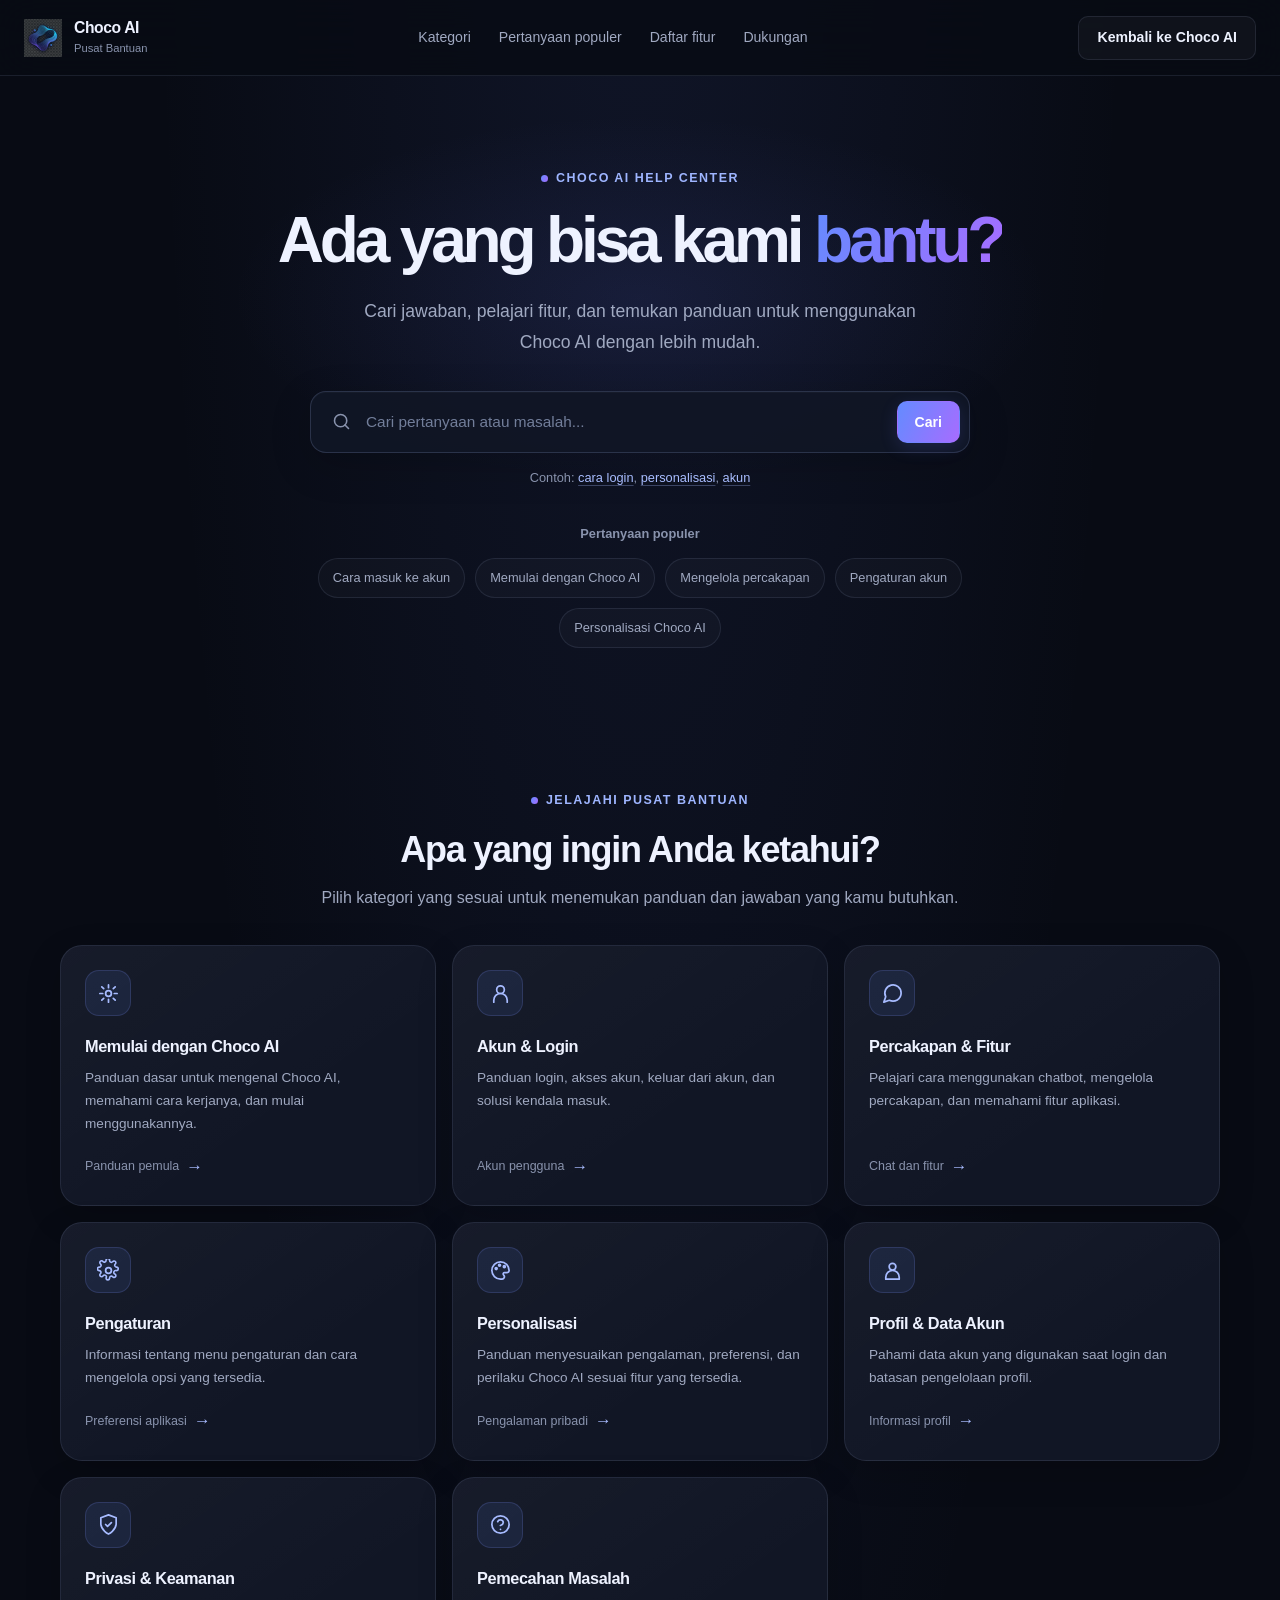
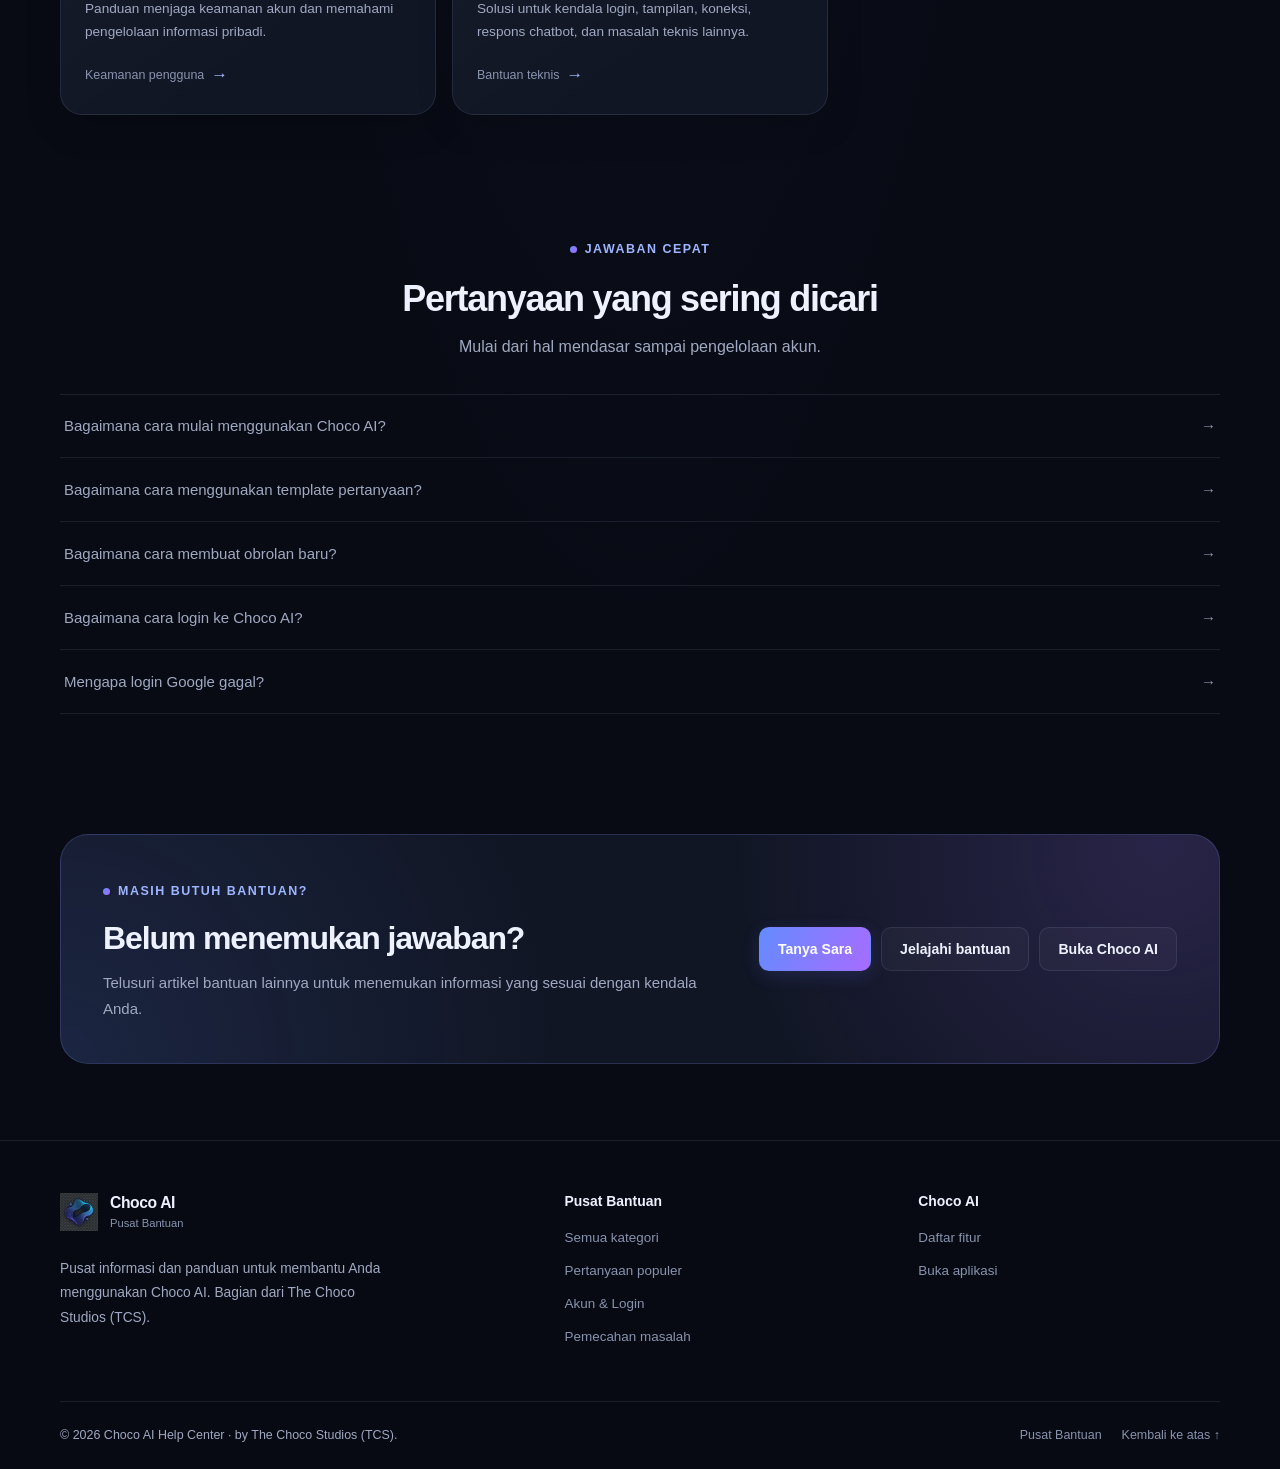
==== commit 3897433b: "Apply The Choco Studios umbrella branding" ====
--- a/index.html
+++ b/index.html
@@ -438,6 +438,7 @@
           <p>
             Pusat informasi dan panduan untuk membantu Anda menggunakan
             Choco AI.
+            Bagian dari The Choco Studios (TCS).
           </p>
         </div>
 
@@ -464,7 +465,7 @@
 
       <div class="footer-bottom">
         <p>
-          &copy; <span id="current-year">2026</span> Choco AI. Semua hak dilindungi.
+          &copy; <span id="current-year">2026</span> Choco AI Help Center · by The Choco Studios (TCS).
         </p>
 
         <div class="footer-bottom-links">
@@ -476,7 +477,7 @@
   </footer>
 
   <script src="data/categories.js?v=20261017-2"></script>
-  <script src="data/articles.js?v=20261017-6"></script>
+  <script src="data/articles.js?v=20261017-7"></script>
   <script src="script.js?v=20261017-1"></script>
 
   
